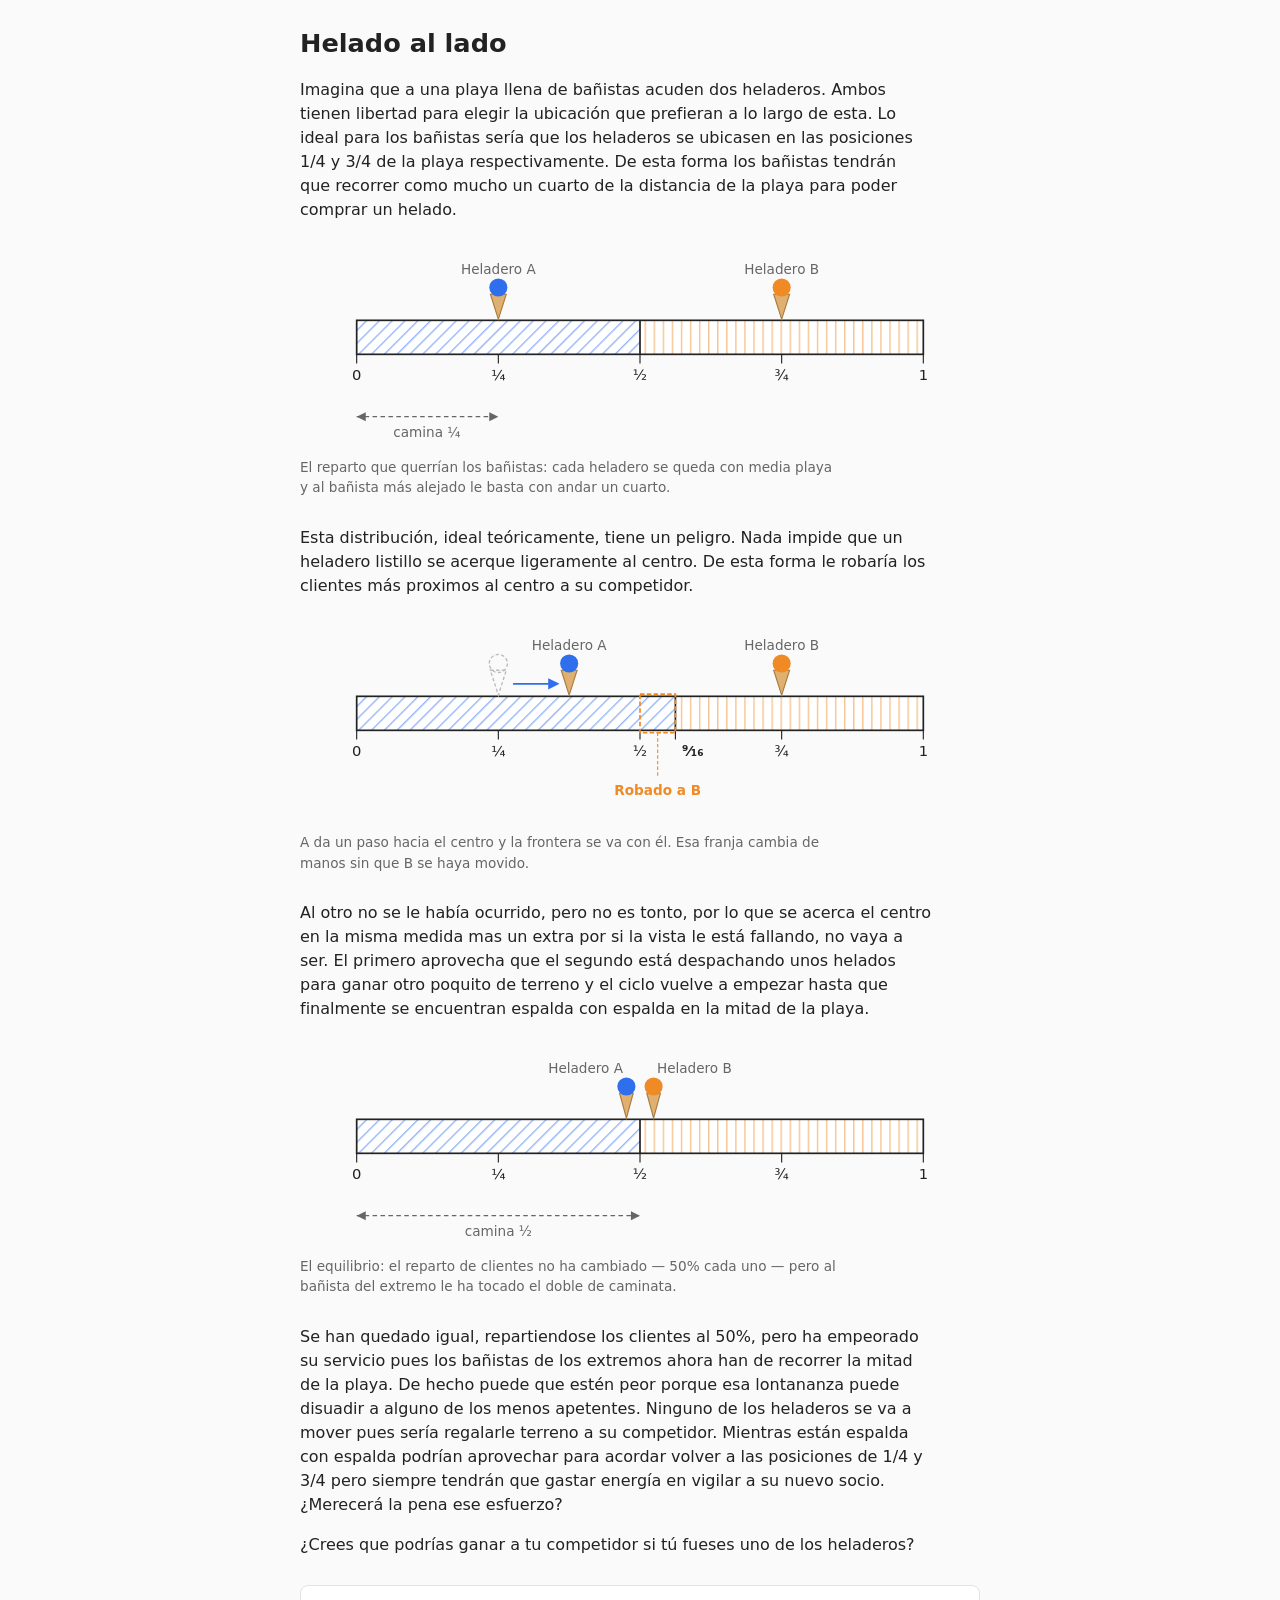
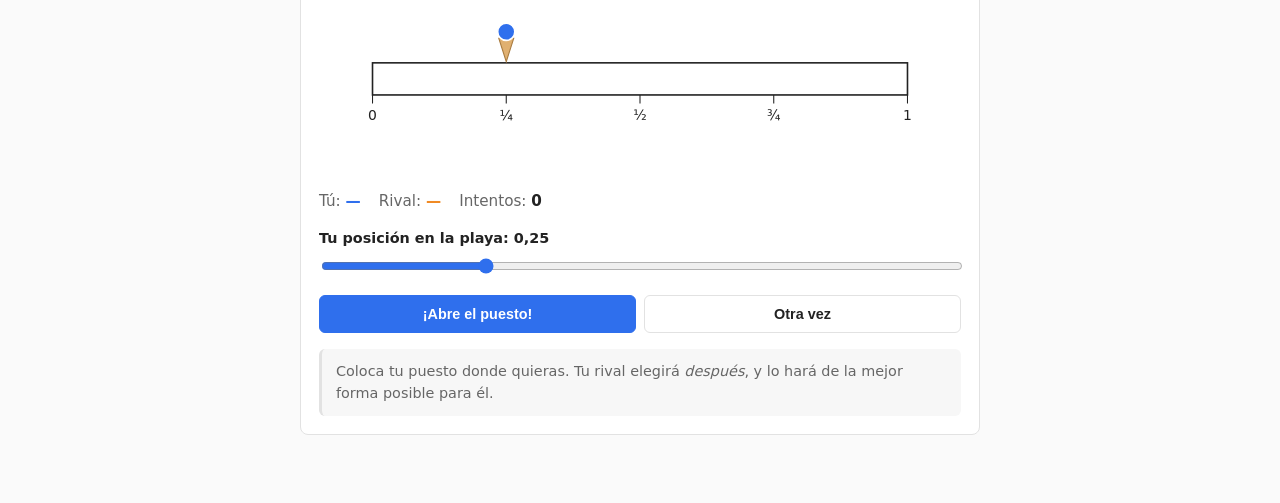
==== pages/hotelling/index.html @ d719df0e "added hotelling" ====
<!doctype html>
<html class="no-js" lang="es">

<head>
  <meta charset="utf-8">
  <meta name="viewport" content="width=device-width, initial-scale=1">
  <title>Helado al lado</title>
  <meta name="description" content="Dos heladeros eligen sitio en la playa. Lo mejor para los bañistas es que se repartan; lo mejor para ellos es acabar espalda con espalda en el centro. Intenta ganar la partida.">
  <link rel="stylesheet" href="hotelling.css">
  <meta name="theme-color" content="#fafafa">
</head>

<body>

  <main class="app">
    <h1>Helado al lado</h1>
    <p>Imagina que a una playa llena de bañistas acuden dos heladeros. Ambos tienen libertad para elegir la ubicación que 
    prefieran a lo largo de esta. Lo ideal para los bañistas sería que los heladeros se ubicasen en las posiciones 1/4 y 
    3/4 de la playa respectivamente. De esta forma los bañistas tendrán que recorrer como mucho un cuarto de la distancia de la playa 
    para poder comprar un helado.  </p>
    <figure class="beach-figure">
      <svg class="beach-svg" viewBox="0 0 600 170" role="img" aria-labelledby="playa1-title playa1-desc">
        <title id="playa1-title">Los dos heladeros en 1/4 y 3/4 de la playa</title>
        <desc id="playa1-desc">
          La playa va de 0 a 1. El heladero azul está en 1/4 y el naranja en 3/4. La
          frontera de clientes cae en 1/2: cada uno atiende media playa y nadie camina
          más de un cuarto.
        </desc>

        <defs>
          <pattern id="hatch-blue-1" width="8" height="8" patternUnits="userSpaceOnUse" patternTransform="rotate(45)">
            <line x1="0" y1="0" x2="0" y2="8" stroke="#2f6fed" stroke-width="2.5" opacity="0.5" />
          </pattern>
          <pattern id="hatch-orange-1" width="8" height="8" patternUnits="userSpaceOnUse">
            <line x1="0" y1="0" x2="0" y2="8" stroke="#f08a24" stroke-width="2.5" opacity="0.5" />
          </pattern>
        </defs>

        <!-- Territories: split at the midpoint between the two vendors. -->
        <rect x="50" y="55" width="250" height="30" fill="#fff" />
        <rect x="50" y="55" width="250" height="30" fill="url(#hatch-blue-1)" />
        <rect x="300" y="55" width="250" height="30" fill="#fff" />
        <rect x="300" y="55" width="250" height="30" fill="url(#hatch-orange-1)" />
        <rect x="50" y="55" width="500" height="30" fill="none" stroke="#222" stroke-width="1.5" />
        <line x1="300" y1="55" x2="300" y2="85" stroke="#222" stroke-width="1.5" />

        <!-- Vendors -->
        <g class="vendor">
          <text x="175" y="14" text-anchor="middle" class="vendor-label">Heladero A</text>
          <path d="M168,32 L182,32 L175,54 Z" fill="#e0b070" stroke="#a97c40" stroke-width="1" />
          <circle cx="175" cy="26" r="8" fill="#2f6fed" />
        </g>
        <g class="vendor">
          <text x="425" y="14" text-anchor="middle" class="vendor-label">Heladero B</text>
          <path d="M418,32 L432,32 L425,54 Z" fill="#e0b070" stroke="#a97c40" stroke-width="1" />
          <circle cx="425" cy="26" r="8" fill="#f08a24" />
        </g>

        <!-- Axis -->
        <g class="axis">
          <line x1="50" y1="85" x2="50" y2="93" />
          <line x1="175" y1="85" x2="175" y2="93" />
          <line x1="300" y1="85" x2="300" y2="93" />
          <line x1="425" y1="85" x2="425" y2="93" />
          <line x1="550" y1="85" x2="550" y2="93" />
          <text x="50" y="108" text-anchor="middle">0</text>
          <text x="175" y="108" text-anchor="middle">¼</text>
          <text x="300" y="108" text-anchor="middle">½</text>
          <text x="425" y="108" text-anchor="middle">¾</text>
          <text x="550" y="108" text-anchor="middle">1</text>
        </g>

        <!-- Worst walk for a bather at the far edge -->
        <g class="walk">
          <line x1="50" y1="140" x2="175" y2="140" />
          <polygon points="50,140 58,136 58,144" />
          <polygon points="175,140 167,136 167,144" />
          <text x="112" y="158" text-anchor="middle">camina ¼</text>
        </g>
      </svg>
      <figcaption>
        El reparto que querrían los bañistas: cada heladero se queda con media playa y
        al bañista más alejado le basta con andar un cuarto.
      </figcaption>
    </figure>
    <p>Esta distribución, ideal teóricamente, tiene un peligro. Nada impide que un heladero listillo se acerque 
    ligeramente al centro. De esta forma le robaría los clientes más proximos al centro a su competidor. </p>
    <figure class="beach-figure">
      <svg class="beach-svg" viewBox="0 0 600 170" role="img" aria-labelledby="playa2-title playa2-desc">
        <title id="playa2-title">El heladero A se acerca un poco al centro y le roba clientes a B</title>
        <desc id="playa2-desc">
          La playa va de 0 a 1. El heladero azul se ha movido de 1/4 a 3/8, mientras
          que el naranja sigue en 3/4. La frontera de clientes se desplaza de 1/2 a
          9/16: el azul se queda con 9/16 de la playa y el naranja con 7/16.
        </desc>

        <defs>
          <pattern id="hatch-blue-2" width="8" height="8" patternUnits="userSpaceOnUse" patternTransform="rotate(45)">
            <line x1="0" y1="0" x2="0" y2="8" stroke="#2f6fed" stroke-width="2.5" opacity="0.5" />
          </pattern>
          <pattern id="hatch-orange-2" width="8" height="8" patternUnits="userSpaceOnUse">
            <line x1="0" y1="0" x2="0" y2="8" stroke="#f08a24" stroke-width="2.5" opacity="0.5" />
          </pattern>
        </defs>

        <!-- The split is the midpoint of ⅜ and ¾ — it has slid from ½ to ⁹⁄₁₆. -->
        <rect x="50" y="55" width="281.25" height="30" fill="#fff" />
        <rect x="50" y="55" width="281.25" height="30" fill="url(#hatch-blue-2)" />
        <rect x="331.25" y="55" width="218.75" height="30" fill="#fff" />
        <rect x="331.25" y="55" width="218.75" height="30" fill="url(#hatch-orange-2)" />
        <rect x="50" y="55" width="500" height="30" fill="none" stroke="#222" stroke-width="1.5" />
        <line x1="331.25" y1="55" x2="331.25" y2="85" stroke="#222" stroke-width="1.5" />

        <!-- Where A used to stand, and the small step it just took -->
        <g class="ghost">
          <path d="M168,32 L182,32 L175,54 Z" />
          <circle cx="175" cy="26" r="8" />
        </g>
        <g class="move">
          <line x1="188" y1="44" x2="221" y2="44" />
          <polygon points="229,44 219,39 219,49" />
        </g>

        <g class="vendor">
          <text x="237.5" y="14" text-anchor="middle" class="vendor-label">Heladero A</text>
          <path d="M230.5,32 L244.5,32 L237.5,54 Z" fill="#e0b070" stroke="#a97c40" stroke-width="1" />
          <circle cx="237.5" cy="26" r="8" fill="#2f6fed" />
        </g>
        <g class="vendor">
          <text x="425" y="14" text-anchor="middle" class="vendor-label">Heladero B</text>
          <path d="M418,32 L432,32 L425,54 Z" fill="#e0b070" stroke="#a97c40" stroke-width="1" />
          <circle cx="425" cy="26" r="8" fill="#f08a24" />
        </g>

        <!-- Axis -->
        <g class="axis">
          <line x1="50" y1="85" x2="50" y2="93" />
          <line x1="175" y1="85" x2="175" y2="93" />
          <line x1="300" y1="85" x2="300" y2="93" />
          <line x1="425" y1="85" x2="425" y2="93" />
          <line x1="550" y1="85" x2="550" y2="93" />
          <text x="50" y="108" text-anchor="middle">0</text>
          <text x="175" y="108" text-anchor="middle">¼</text>
          <text x="300" y="108" text-anchor="middle">½</text>
          <text x="425" y="108" text-anchor="middle">¾</text>
          <text x="550" y="108" text-anchor="middle">1</text>
        </g>

        <!-- The new border, called out because it is the whole point of the move -->
        <g class="border-mark">
          <line x1="331.25" y1="85" x2="331.25" y2="93" />
          <text x="337" y="108">⁹⁄₁₆</text>
        </g>

        <!-- The strip that changed hands: it was B's, now it is A's -->
        <g class="steal">
          <rect x="300" y="53" width="31.25" height="34" />
          <line x1="315.6" y1="87" x2="315.6" y2="126" />
          <text x="315.6" y="142" text-anchor="middle">Robado a B</text>
        </g>
      </svg>
      <figcaption>
        A da un paso hacia el centro y la frontera se va con él. Esa franja cambia de manos sin que B se haya movido.
      </figcaption>
    </figure>
    <p>Al otro no se le 
    había ocurrido, pero no es tonto, por lo que se acerca el centro en la misma medida mas un extra por si la vista le 
    está fallando, no vaya a ser. El primero aprovecha que el segundo está despachando unos helados para ganar otro poquito 
    de terreno y el ciclo vuelve a empezar hasta que finalmente se encuentran espalda con espalda en la mitad de la playa.</p>
    <figure class="beach-figure">
      <svg class="beach-svg" viewBox="0 0 600 170" role="img" aria-labelledby="playa3-title playa3-desc">
        <title id="playa3-title">Los dos heladeros espalda con espalda en el centro</title>
        <desc id="playa3-desc">
          La playa va de 0 a 1. Los dos heladeros están pegados en el medio. Se siguen
          repartiendo media playa cada uno, pero ahora el bañista del extremo ha de
          caminar media playa.
        </desc>

        <defs>
          <pattern id="hatch-blue-3" width="8" height="8" patternUnits="userSpaceOnUse" patternTransform="rotate(45)">
            <line x1="0" y1="0" x2="0" y2="8" stroke="#2f6fed" stroke-width="2.5" opacity="0.5" />
          </pattern>
          <pattern id="hatch-orange-3" width="8" height="8" patternUnits="userSpaceOnUse">
            <line x1="0" y1="0" x2="0" y2="8" stroke="#f08a24" stroke-width="2.5" opacity="0.5" />
          </pattern>
        </defs>

        <!-- Same 50/50 split as before: the midpoint between two carts at ½ is still ½. -->
        <rect x="50" y="55" width="250" height="30" fill="#fff" />
        <rect x="50" y="55" width="250" height="30" fill="url(#hatch-blue-3)" />
        <rect x="300" y="55" width="250" height="30" fill="#fff" />
        <rect x="300" y="55" width="250" height="30" fill="url(#hatch-orange-3)" />
        <rect x="50" y="55" width="500" height="30" fill="none" stroke="#222" stroke-width="1.5" />
        <line x1="300" y1="55" x2="300" y2="85" stroke="#222" stroke-width="1.5" />

        <!-- Vendors, nudged apart just enough to draw them back to back -->
        <g class="vendor">
          <text x="252" y="14" text-anchor="middle" class="vendor-label">Heladero A</text>
          <path d="M282,32 L294,32 L288,54 Z" fill="#e0b070" stroke="#a97c40" stroke-width="1" />
          <circle cx="288" cy="26" r="8" fill="#2f6fed" />
        </g>
        <g class="vendor">
          <text x="348" y="14" text-anchor="middle" class="vendor-label">Heladero B</text>
          <path d="M306,32 L318,32 L312,54 Z" fill="#e0b070" stroke="#a97c40" stroke-width="1" />
          <circle cx="312" cy="26" r="8" fill="#f08a24" />
        </g>

        <!-- Axis -->
        <g class="axis">
          <line x1="50" y1="85" x2="50" y2="93" />
          <line x1="175" y1="85" x2="175" y2="93" />
          <line x1="300" y1="85" x2="300" y2="93" />
          <line x1="425" y1="85" x2="425" y2="93" />
          <line x1="550" y1="85" x2="550" y2="93" />
          <text x="50" y="108" text-anchor="middle">0</text>
          <text x="175" y="108" text-anchor="middle">¼</text>
          <text x="300" y="108" text-anchor="middle">½</text>
          <text x="425" y="108" text-anchor="middle">¾</text>
          <text x="550" y="108" text-anchor="middle">1</text>
        </g>

        <!-- Worst walk for a bather at the far edge: now twice as long -->
        <g class="walk">
          <line x1="50" y1="140" x2="300" y2="140" />
          <polygon points="50,140 58,136 58,144" />
          <polygon points="300,140 292,136 292,144" />
          <text x="175" y="158" text-anchor="middle">camina ½</text>
        </g>
      </svg>
      <figcaption>
        El equilibrio: el reparto de clientes no ha cambiado — 50% cada uno — pero al
        bañista del extremo le ha tocado el doble de caminata.
      </figcaption>
    </figure>
    <p>Se han quedado igual, repartiendose los clientes al 50%, pero ha empeorado su servicio pues los bañistas de los 
    extremos ahora han
    de recorrer la mitad de la playa. De hecho puede que estén peor porque esa lontananza puede disuadir a alguno de los 
    menos apetentes. Ninguno de los heladeros se va a mover pues sería regalarle terreno a su competidor. 
    Mientras están espalda con espalda podrían aprovechar para acordar volver a las posiciones de 1/4 y 3/4 pero 
    siempre tendrán que gastar energía en vigilar a su nuevo socio. ¿Merecerá la pena ese esfuerzo?</p>
    <p>¿Crees que podrías ganar a tu competidor si tú fueses uno de los heladeros?</p>
    <div class="game">
      <svg class="beach-svg" id="hg-beach" viewBox="0 0 600 170" role="img" aria-labelledby="hg-title">
        <title id="hg-title">Playa interactiva: elige dónde pones tu puesto de helados</title>

        <defs>
          <pattern id="hatch-blue-i" width="8" height="8" patternUnits="userSpaceOnUse" patternTransform="rotate(45)">
            <line x1="0" y1="0" x2="0" y2="8" stroke="#2f6fed" stroke-width="2.5" opacity="0.5" />
          </pattern>
          <pattern id="hatch-orange-i" width="8" height="8" patternUnits="userSpaceOnUse">
            <line x1="0" y1="0" x2="0" y2="8" stroke="#f08a24" stroke-width="2.5" opacity="0.5" />
          </pattern>
        </defs>

        <rect x="50" y="55" width="500" height="30" fill="#fff" />
        <rect id="hg-terr-you" x="50" y="55" width="0" height="30" fill="url(#hatch-blue-i)" />
        <rect id="hg-terr-rival" x="50" y="55" width="0" height="30" fill="url(#hatch-orange-i)" />
        <rect x="50" y="55" width="500" height="30" fill="none" stroke="#222" stroke-width="1.5" />
        <line id="hg-boundary" x1="300" y1="55" x2="300" y2="85" stroke="#222" stroke-width="1.5" visibility="hidden" />

        <!-- No text labels on the carts: back to back they would overlap. The
             colours carry it — they match the scoreboard below. -->
        <g id="hg-you" transform="translate(175,0)">
          <path d="M-7,32 L7,32 L0,54 Z" fill="#e0b070" stroke="#a97c40" stroke-width="1" />
          <circle cx="0" cy="26" r="8" fill="#2f6fed" stroke="#fff" stroke-width="1.5" />
        </g>

        <g id="hg-rival" transform="translate(425,0)" visibility="hidden">
          <path d="M-7,32 L7,32 L0,54 Z" fill="#e0b070" stroke="#a97c40" stroke-width="1" />
          <circle cx="0" cy="26" r="8" fill="#f08a24" stroke="#fff" stroke-width="1.5" />
        </g>

        <g class="axis">
          <line x1="50" y1="85" x2="50" y2="93" />
          <line x1="175" y1="85" x2="175" y2="93" />
          <line x1="300" y1="85" x2="300" y2="93" />
          <line x1="425" y1="85" x2="425" y2="93" />
          <line x1="550" y1="85" x2="550" y2="93" />
          <text x="50" y="108" text-anchor="middle">0</text>
          <text x="175" y="108" text-anchor="middle">¼</text>
          <text x="300" y="108" text-anchor="middle">½</text>
          <text x="425" y="108" text-anchor="middle">¾</text>
          <text x="550" y="108" text-anchor="middle">1</text>
        </g>
      </svg>

      <div class="scoreboard">
        <span class="score score-you">Tú: <strong id="hg-share-you">—</strong></span>
        <span class="score score-rival">Rival: <strong id="hg-share-rival">—</strong></span>
        <span class="score">Intentos: <strong id="hg-tries">0</strong></span>
      </div>

      <div class="game-controls">
        <div class="control">
          <label for="hg-pos">Tu posición en la playa: <span id="hg-pos-val">0,25</span></label>
          <input type="range" id="hg-pos" min="0" max="100" step="1" value="25">
        </div>
        <div class="buttons">
          <button id="hg-play" class="primary">¡Abre el puesto!</button>
          <button id="hg-reset">Otra vez</button>
        </div>
      </div>

      <p class="verdict" id="hg-verdict">
        Coloca tu puesto donde quieras. Tu rival elegirá <em>después</em>, y lo hará
        de la mejor forma posible para él.
      </p>
    </div>
  </main>

  <script src="hotelling.js"></script>
</body>

</html>
---- pages/hotelling/hotelling.css ----
:root {
  --blue: #2f6fed;
  --orange: #f08a24;
  --bg: #fafafa;
  --panel: #ffffff;
  --ink: #222;
  --muted: #666;
  --line: #e2e2e2;
}

* { box-sizing: border-box; }

body {
  margin: 0;
  font-family: system-ui, -apple-system, "Segoe UI", Roboto, sans-serif;
  color: var(--ink);
  background: var(--bg);
  line-height: 1.5;
}

.app {
  max-width: 720px;
  margin: 0 auto;
  padding: 24px 20px 40px;
}

h1 {
  font-size: 1.6rem;
  margin: 0 0 16px;
}

p {
  max-width: 62ch;
}

/* --- The two static schemas ------------------------------------------- */

.beach-figure {
  margin: 28px 0;
  padding: 8px 0 0;
}

.beach-svg {
  display: block;
  width: 100%;
  height: auto;
}

.beach-svg .vendor-label {
  font-size: 12px;
  fill: var(--muted);
  font-family: inherit;
}

.beach-svg .axis line {
  stroke: #222;
  stroke-width: 1;
}

.beach-svg .axis text {
  font-size: 13px;
  fill: var(--ink);
  font-family: inherit;
}

.beach-svg .walk line {
  stroke: var(--muted);
  stroke-width: 1;
  stroke-dasharray: 4 3;
}

.beach-svg .walk polygon {
  fill: var(--muted);
}

.beach-svg .walk text {
  font-size: 12px;
  fill: var(--muted);
  font-family: inherit;
}

/* Where a vendor used to stand, before the move that stole the strip. */
.beach-svg .ghost path,
.beach-svg .ghost circle {
  fill: none;
  stroke: #bbb;
  stroke-width: 1.2;
  stroke-dasharray: 3 2;
}

.beach-svg .move line {
  stroke: var(--blue);
  stroke-width: 1.5;
}

.beach-svg .move polygon {
  fill: var(--blue);
}

.beach-svg .steal rect {
  fill: none;
  stroke: var(--orange);
  stroke-width: 1.5;
  stroke-dasharray: 4 2;
}

.beach-svg .steal line {
  stroke: var(--orange);
  stroke-width: 1;
  stroke-dasharray: 3 2;
}

.beach-svg .steal text {
  font-size: 12px;
  fill: var(--orange);
  font-weight: 600;
  font-family: inherit;
}

.beach-svg .border-mark line {
  stroke: #222;
  stroke-width: 1;
}

.beach-svg .border-mark text {
  font-size: 13px;
  fill: var(--ink);
  font-weight: 600;
  font-family: inherit;
}

.beach-figure figcaption {
  margin-top: 6px;
  color: var(--muted);
  font-size: 0.85rem;
  max-width: 62ch;
}

/* --- The game --------------------------------------------------------- */

.game {
  margin: 28px 0;
  background: var(--panel);
  border: 1px solid var(--line);
  border-radius: 8px;
  padding: 18px;
}

.scoreboard {
  display: flex;
  gap: 18px;
  flex-wrap: wrap;
  margin: 4px 0 16px;
  font-size: 0.95rem;
  color: var(--muted);
}

.scoreboard strong {
  color: var(--ink);
  font-variant-numeric: tabular-nums;
}

.score-you strong { color: var(--blue); }
.score-rival strong { color: var(--orange); }

.control { margin-bottom: 14px; }

.control label {
  display: block;
  font-weight: 600;
  font-size: 0.9rem;
  margin-bottom: 6px;
}

.control label span {
  font-variant-numeric: tabular-nums;
}

input[type="range"] {
  width: 100%;
  accent-color: var(--blue);
}

.buttons {
  display: flex;
  gap: 8px;
}

button {
  flex: 1;
  padding: 10px 12px;
  font-size: 0.9rem;
  font-weight: 600;
  border: 1px solid var(--line);
  border-radius: 6px;
  background: #fff;
  color: var(--ink);
  cursor: pointer;
}

button:hover { background: #f4f4f4; }

button.primary {
  background: var(--blue);
  border-color: var(--blue);
  color: #fff;
}

button.primary:hover { background: #245ad0; }

.verdict {
  margin: 16px 0 0;
  padding: 12px 14px;
  border-radius: 6px;
  border-left: 3px solid var(--line);
  background: #f7f7f7;
  color: var(--muted);
  font-size: 0.9rem;
  max-width: none;
}

.verdict strong { color: var(--ink); }

.verdict.bad {
  border-left-color: var(--orange);
  background: #fff7ee;
}

.verdict.ok {
  border-left-color: var(--blue);
  background: #eef4ff;
}

@media (max-width: 34rem) {
  .buttons { flex-direction: column; }
}
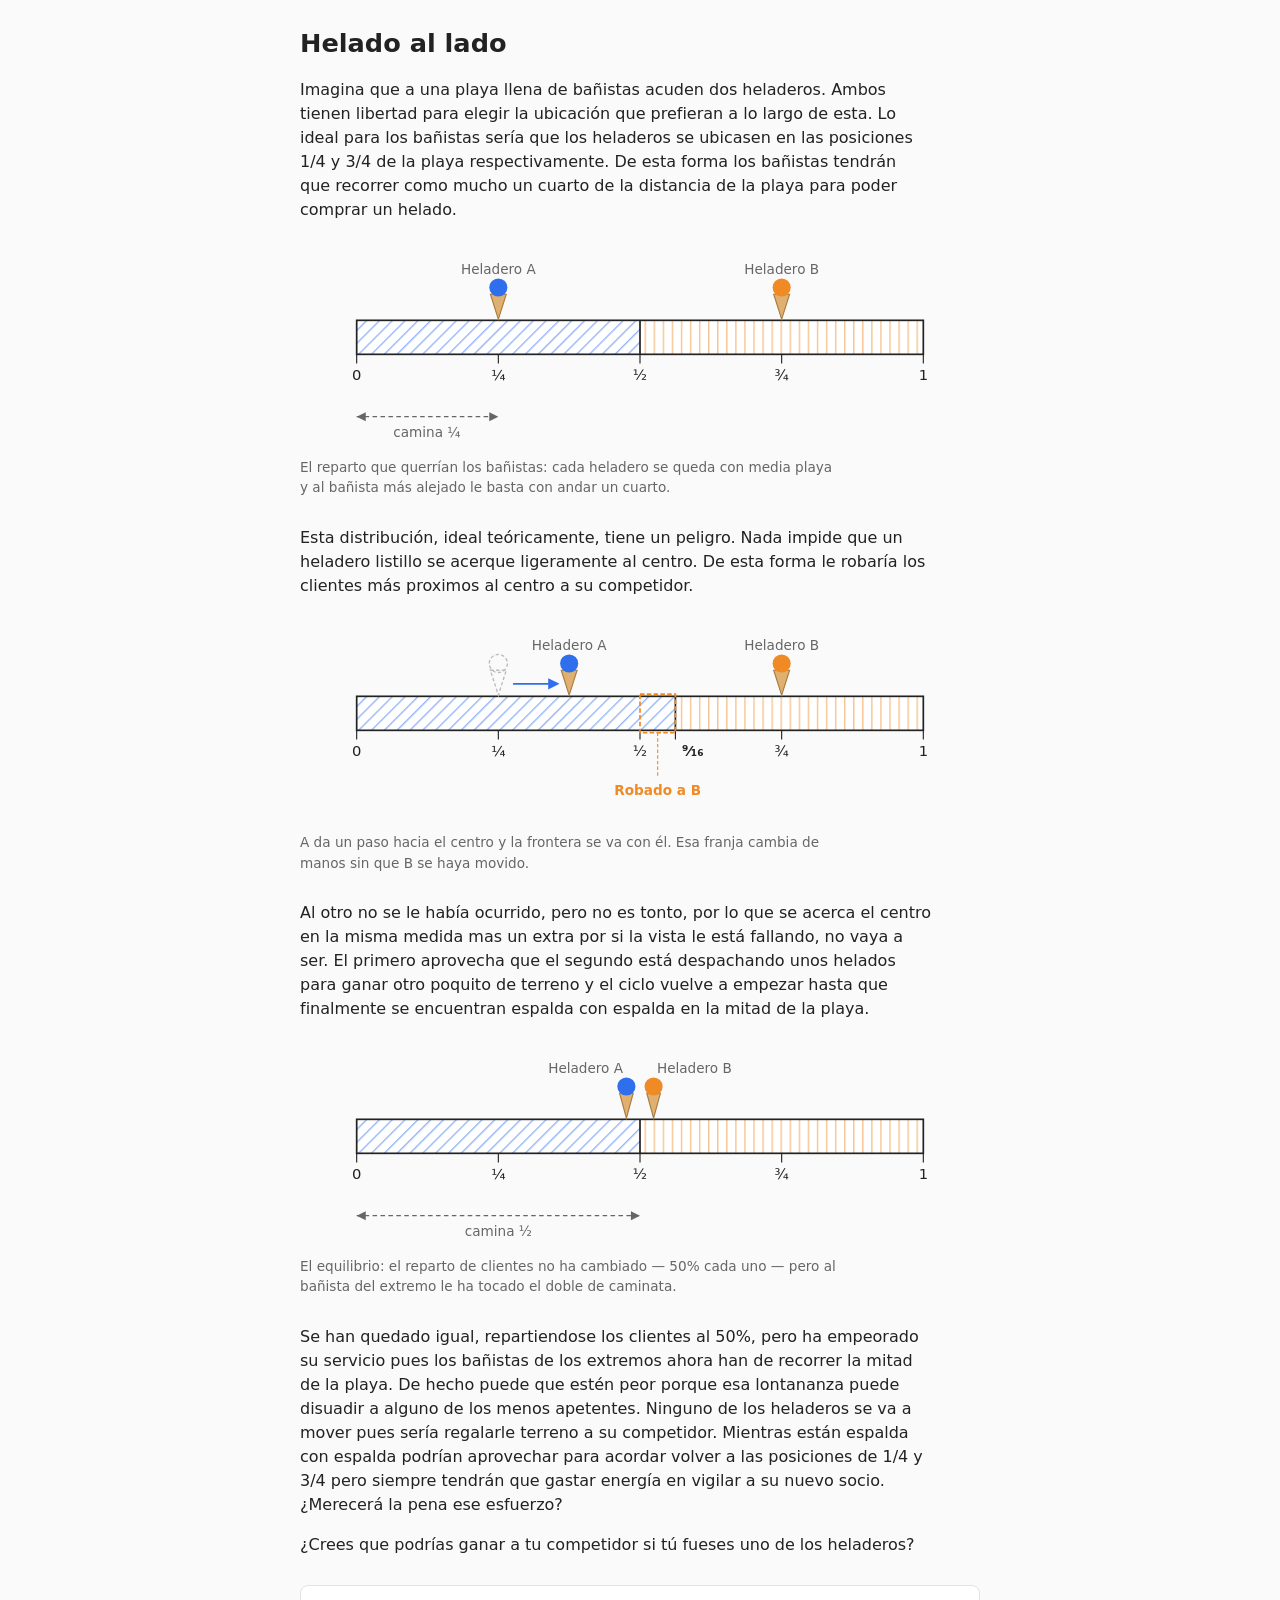
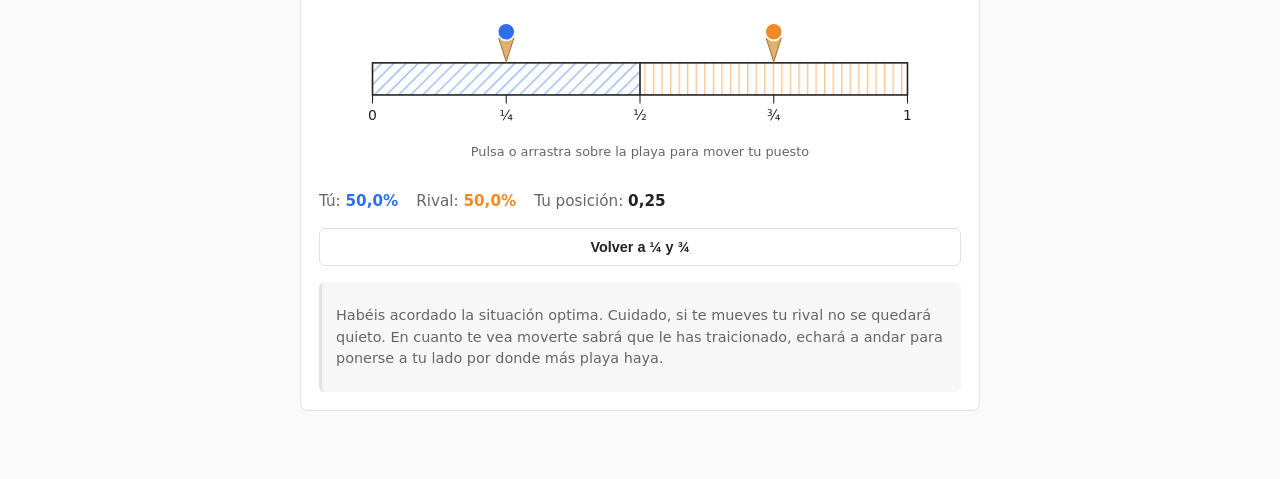
==== commit ee02745f: "real time playa" ====
--- a/pages/hotelling/index.html
+++ b/pages/hotelling/index.html
@@ -240,9 +240,8 @@
     siempre tendrán que gastar energía en vigilar a su nuevo socio. ¿Merecerá la pena ese esfuerzo?</p>
     <p>¿Crees que podrías ganar a tu competidor si tú fueses uno de los heladeros?</p>
     <div class="game">
-      <svg class="beach-svg" id="hg-beach" viewBox="0 0 600 170" role="img" aria-labelledby="hg-title">
-        <title id="hg-title">Playa interactiva: elige dónde pones tu puesto de helados</title>
-
+      <svg class="beach-svg" id="hg-beach" viewBox="0 0 600 170" tabindex="0" role="application"
+           aria-label="Playa interactiva. Pulsa o arrastra sobre la playa para mover tu puesto de helados; también puedes usar las flechas izquierda y derecha.">
         <defs>
           <pattern id="hatch-blue-i" width="8" height="8" patternUnits="userSpaceOnUse" patternTransform="rotate(45)">
             <line x1="0" y1="0" x2="0" y2="8" stroke="#2f6fed" stroke-width="2.5" opacity="0.5" />
@@ -256,7 +255,7 @@
         <rect id="hg-terr-you" x="50" y="55" width="0" height="30" fill="url(#hatch-blue-i)" />
         <rect id="hg-terr-rival" x="50" y="55" width="0" height="30" fill="url(#hatch-orange-i)" />
         <rect x="50" y="55" width="500" height="30" fill="none" stroke="#222" stroke-width="1.5" />
-        <line id="hg-boundary" x1="300" y1="55" x2="300" y2="85" stroke="#222" stroke-width="1.5" visibility="hidden" />
+        <line id="hg-boundary" x1="300" y1="55" x2="300" y2="85" stroke="#222" stroke-width="1.5" />
 
         <!-- No text labels on the carts: back to back they would overlap. The
              colours carry it — they match the scoreboard below. -->
@@ -265,7 +264,7 @@
           <circle cx="0" cy="26" r="8" fill="#2f6fed" stroke="#fff" stroke-width="1.5" />
         </g>
 
-        <g id="hg-rival" transform="translate(425,0)" visibility="hidden">
+        <g id="hg-rival" transform="translate(425,0)">
           <path d="M-7,32 L7,32 L0,54 Z" fill="#e0b070" stroke="#a97c40" stroke-width="1" />
           <circle cx="0" cy="26" r="8" fill="#f08a24" stroke="#fff" stroke-width="1.5" />
         </g>
@@ -282,28 +281,29 @@
           <text x="425" y="108" text-anchor="middle">¾</text>
           <text x="550" y="108" text-anchor="middle">1</text>
         </g>
+
+        <text id="hg-howto" x="300" y="142" text-anchor="middle">
+          Pulsa o arrastra sobre la playa para mover tu puesto
+        </text>
       </svg>
 
       <div class="scoreboard">
-        <span class="score score-you">Tú: <strong id="hg-share-you">—</strong></span>
-        <span class="score score-rival">Rival: <strong id="hg-share-rival">—</strong></span>
-        <span class="score">Intentos: <strong id="hg-tries">0</strong></span>
+        <span class="score score-you">Tú: <strong id="hg-share-you">50,0%</strong></span>
+        <span class="score score-rival">Rival: <strong id="hg-share-rival">50,0%</strong></span>
+        <span class="score">Tu posición: <strong id="hg-pos-val">0,25</strong></span>
       </div>
 
-      <div class="game-controls">
-        <div class="control">
-          <label for="hg-pos">Tu posición en la playa: <span id="hg-pos-val">0,25</span></label>
-          <input type="range" id="hg-pos" min="0" max="100" step="1" value="25">
-        </div>
-        <div class="buttons">
-          <button id="hg-play" class="primary">¡Abre el puesto!</button>
-          <button id="hg-reset">Otra vez</button>
-        </div>
+      <div class="buttons">
+        <button id="hg-reset">Volver a ¼ y ¾</button>
       </div>
 
-      <p class="verdict" id="hg-verdict">
-        Coloca tu puesto donde quieras. Tu rival elegirá <em>después</em>, y lo hará
-        de la mejor forma posible para él.
+      <!-- The inner span is load-bearing, not decoration: the box is centred, and a
+           flex container wraps bare text in an anonymous item that wraps one line
+           narrower than a plain block would. A real child avoids that. Edit the
+           opening line here — the script reads it from this element. -->
+      <p class="verdict" id="hg-verdict" role="status">
+        <span class="verdict-body" id="hg-verdict-body">Habéis acordado la situación optima. Cuidado, si te mueves tu rival no se quedará quieto. En cuanto te vea moverte
+        sabrá que le has traicionado, echará a andar para ponerse a tu lado por donde más playa haya.</span>
       </p>
     </div>
   </main>
--- a/pages/hotelling/hotelling.css
+++ b/pages/hotelling/hotelling.css
@@ -163,22 +163,25 @@
 .score-you strong { color: var(--blue); }
 .score-rival strong { color: var(--orange); }
 
-.control { margin-bottom: 14px; }
-
-.control label {
-  display: block;
-  font-weight: 600;
-  font-size: 0.9rem;
-  margin-bottom: 6px;
-}
-
-.control label span {
-  font-variant-numeric: tabular-nums;
-}
-
-input[type="range"] {
-  width: 100%;
-  accent-color: var(--blue);
+/* The beach is the control: tap or drag anywhere on it to move your cart.
+   touch-action keeps a drag from scrolling the page on a phone. */
+#hg-beach {
+  cursor: pointer;
+  touch-action: none;
+  border-radius: 4px;
+}
+
+#hg-beach:focus { outline: none; }
+
+#hg-beach:focus-visible {
+  outline: 2px solid var(--blue);
+  outline-offset: 3px;
+}
+
+#hg-howto {
+  font-size: 12px;
+  fill: var(--muted);
+  font-family: inherit;
 }
 
 .buttons {
@@ -208,6 +211,12 @@
 
 button.primary:hover { background: #245ad0; }
 
+/* The box is held open at the height of the longest message it can show (see
+   reserveHeight in hotelling.js), so centre the copy — otherwise a short line
+   floats at the top of a tall box and reads as a mistake rather than as
+   reserved space. The text must live in .verdict-body: flex wraps bare text in
+   an anonymous item that wraps a line narrower than a block would, which would
+   inflate the reserved height. */
 .verdict {
   margin: 16px 0 0;
   padding: 12px 14px;
@@ -217,7 +226,11 @@
   color: var(--muted);
   font-size: 0.9rem;
   max-width: none;
-}
+  display: flex;
+  align-items: center;
+}
+
+.verdict-body { flex: 1 1 100%; }
 
 .verdict strong { color: var(--ink); }
 
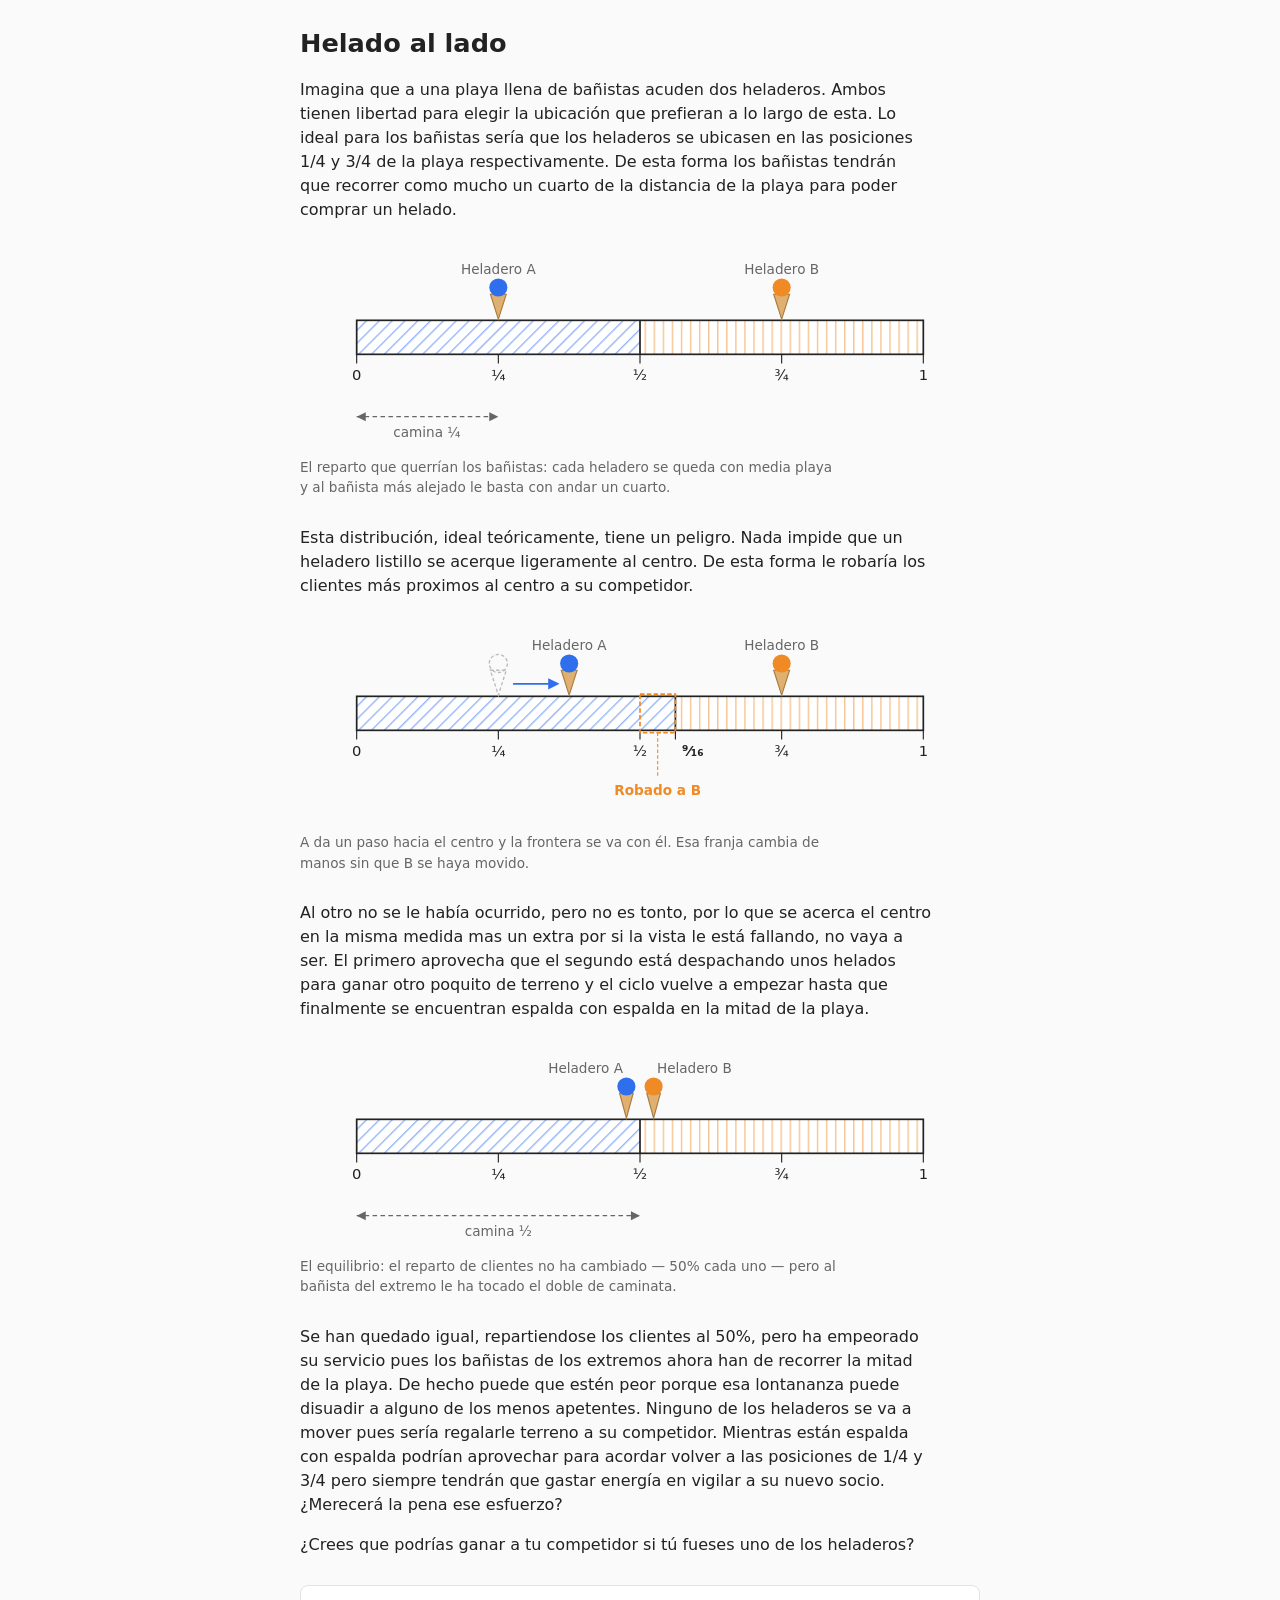
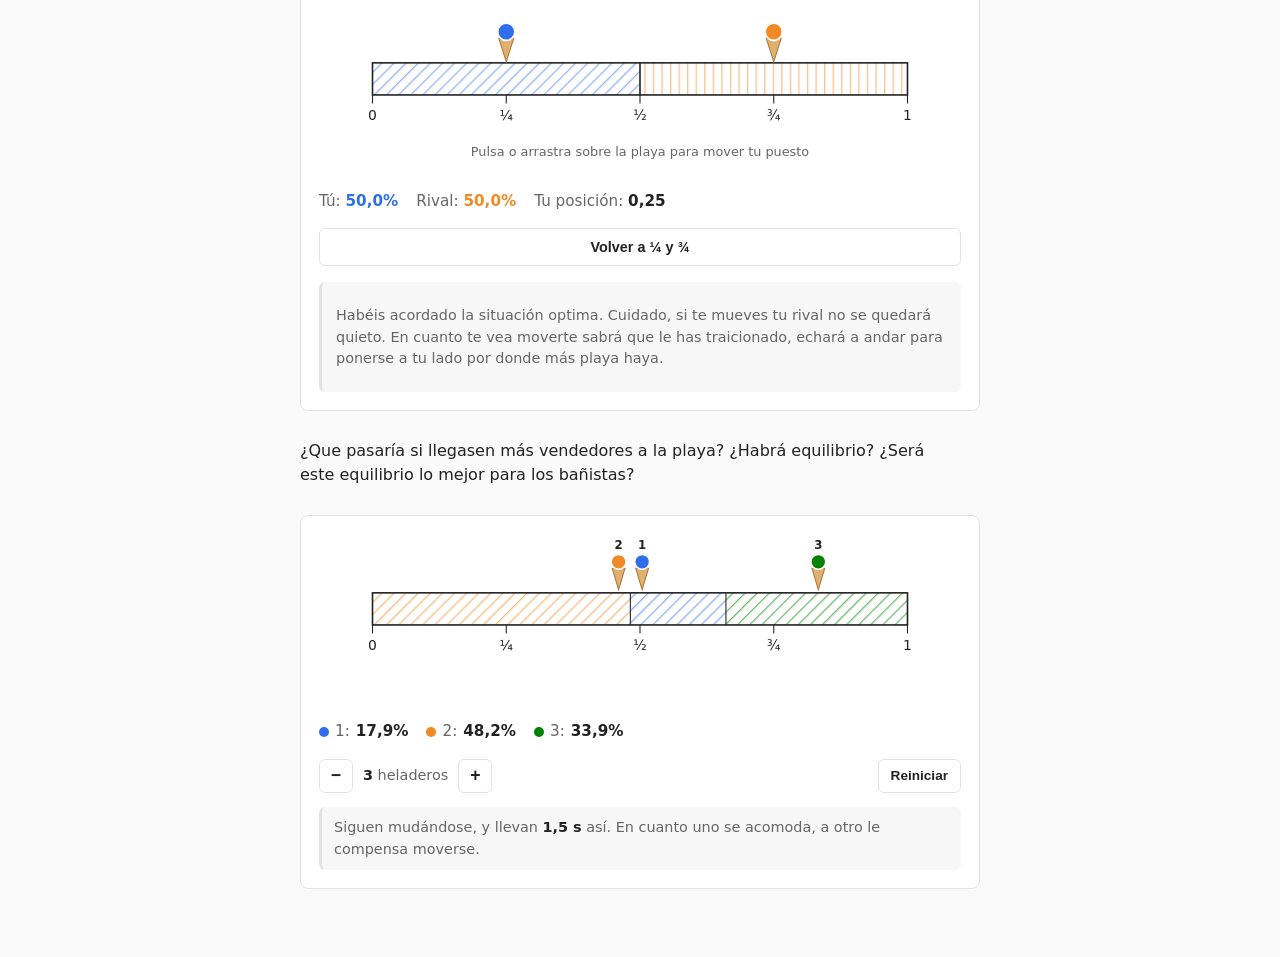
==== commit ec025463: "added several vendors" ====
--- a/pages/hotelling/index.html
+++ b/pages/hotelling/index.html
@@ -7,6 +7,7 @@
   <title>Helado al lado</title>
   <meta name="description" content="Dos heladeros eligen sitio en la playa. Lo mejor para los bañistas es que se repartan; lo mejor para ellos es acabar espalda con espalda en el centro. Intenta ganar la partida.">
   <link rel="stylesheet" href="hotelling.css">
+  <link rel="stylesheet" href="hotelling-n.css">
   <meta name="theme-color" content="#fafafa">
 </head>
 
@@ -306,9 +307,118 @@
         sabrá que le has traicionado, echará a andar para ponerse a tu lado por donde más playa haya.</span>
       </p>
     </div>
+    <p>¿Que pasaría si llegasen más vendedores a la playa? ¿Habrá equilibrio? ¿Será este equilibrio lo mejor para los bañistas?</p>
+    <div class="game n-game">
+      <svg class="beach-svg" id="hn-beach" viewBox="0 0 600 170" role="img" aria-labelledby="hn-title hn-desc">
+        <title id="hn-title">La playa con varios heladeros</title>
+        <desc id="hn-desc">
+          Los heladeros se colocan solos: por turnos, cada uno se muda al sitio donde
+          más vendería. Con dos acaban parándose en el centro y con cuatro se emparejan
+          en 1/4 y 3/4, pero con tres no se paran nunca. El reparto de cada uno se lee
+          en la lista de abajo.
+        </desc>
+
+        <defs>
+          <pattern id="hatch-n-1" class="vhatch v-1" width="8" height="8" patternUnits="userSpaceOnUse" patternTransform="rotate(45)">
+            <line x1="0" y1="0" x2="0" y2="8" />
+          </pattern>
+          <pattern id="hatch-n-2" class="vhatch v-2" width="8" height="8" patternUnits="userSpaceOnUse" patternTransform="rotate(45)">
+            <line x1="0" y1="0" x2="0" y2="8" />
+          </pattern>
+          <pattern id="hatch-n-3" class="vhatch v-3" width="8" height="8" patternUnits="userSpaceOnUse" patternTransform="rotate(45)">
+            <line x1="0" y1="0" x2="0" y2="8" />
+          </pattern>
+          <pattern id="hatch-n-4" class="vhatch v-4" width="8" height="8" patternUnits="userSpaceOnUse" patternTransform="rotate(45)">
+            <line x1="0" y1="0" x2="0" y2="8" />
+          </pattern>
+        </defs>
+
+        <rect x="50" y="55" width="500" height="30" fill="#fff" />
+
+        <!-- One territory band per vendor, keyed to that vendor for good. The band is
+             never re-assigned by left-to-right position: the carts cross each other
+             constantly, and colouring by position would repaint the whole beach every
+             time two of them swapped. -->
+        <rect id="hn-terr-1" y="55" height="30" x="50" width="0" fill="url(#hatch-n-1)" />
+        <rect id="hn-terr-2" y="55" height="30" x="50" width="0" fill="url(#hatch-n-2)" />
+        <rect id="hn-terr-3" y="55" height="30" x="50" width="0" fill="url(#hatch-n-3)" />
+        <rect id="hn-terr-4" y="55" height="30" x="50" width="0" fill="url(#hatch-n-4)" />
+
+        <rect x="50" y="55" width="500" height="30" fill="none" stroke="#222" stroke-width="1.5" />
+
+        <line id="hn-bound-1" class="hn-bound" x1="0" y1="55" x2="0" y2="85" visibility="hidden" />
+        <line id="hn-bound-2" class="hn-bound" x1="0" y1="55" x2="0" y2="85" visibility="hidden" />
+        <line id="hn-bound-3" class="hn-bound" x1="0" y1="55" x2="0" y2="85" visibility="hidden" />
+
+        <g id="hn-cart-1" class="hn-cart" transform="translate(133,0)">
+          <text class="hn-num" x="0" y="14" text-anchor="middle">1</text>
+          <path class="cone" d="M-6,32 L6,32 L0,52 Z" />
+          <circle class="scoop v-1" cx="0" cy="26" r="7" />
+        </g>
+        <g id="hn-cart-2" class="hn-cart" transform="translate(300,0)">
+          <text class="hn-num" x="0" y="14" text-anchor="middle">2</text>
+          <path class="cone" d="M-6,32 L6,32 L0,52 Z" />
+          <circle class="scoop v-2" cx="0" cy="26" r="7" />
+        </g>
+        <g id="hn-cart-3" class="hn-cart" transform="translate(466,0)">
+          <text class="hn-num" x="0" y="14" text-anchor="middle">3</text>
+          <path class="cone" d="M-6,32 L6,32 L0,52 Z" />
+          <circle class="scoop v-3" cx="0" cy="26" r="7" />
+        </g>
+        <g id="hn-cart-4" class="hn-cart" transform="translate(300,0)" visibility="hidden">
+          <text class="hn-num" x="0" y="14" text-anchor="middle">4</text>
+          <path class="cone" d="M-6,32 L6,32 L0,52 Z" />
+          <circle class="scoop v-4" cx="0" cy="26" r="7" />
+        </g>
+
+        <g class="axis">
+          <line x1="50" y1="85" x2="50" y2="93" />
+          <line x1="175" y1="85" x2="175" y2="93" />
+          <line x1="300" y1="85" x2="300" y2="93" />
+          <line x1="425" y1="85" x2="425" y2="93" />
+          <line x1="550" y1="85" x2="550" y2="93" />
+          <text x="50" y="108" text-anchor="middle">0</text>
+          <text x="175" y="108" text-anchor="middle">¼</text>
+          <text x="300" y="108" text-anchor="middle">½</text>
+          <text x="425" y="108" text-anchor="middle">¾</text>
+          <text x="550" y="108" text-anchor="middle">1</text>
+        </g>
+      </svg>
+
+      <div class="scoreboard" id="hn-chips">
+        <span class="v-chip" id="hn-chip-1"><span class="v-dot v-1"></span>1: <strong id="hn-share-1">—</strong></span>
+        <span class="v-chip" id="hn-chip-2"><span class="v-dot v-2"></span>2: <strong id="hn-share-2">—</strong></span>
+        <span class="v-chip" id="hn-chip-3"><span class="v-dot v-3"></span>3: <strong id="hn-share-3">—</strong></span>
+        <span class="v-chip" id="hn-chip-4"><span class="v-dot v-4"></span>4: <strong id="hn-share-4">—</strong></span>
+      </div>
+
+      <div class="stepper">
+        <button id="hn-less" aria-label="Quitar un heladero">−</button>
+        <span class="stepper-count"><strong id="hn-count">3</strong> heladeros</span>
+        <button id="hn-more" aria-label="Añadir un heladero">+</button>
+        <button id="hn-reset">Reiniciar</button>
+      </div>
+
+      <!-- Both messages stay in the DOM, stacked in one grid cell, and the hidden one
+           keeps its size. The box is therefore always as tall as the longer of the
+           two at whatever width the reader has, and swapping them cannot resize the
+           page — no measuring, no magic number to keep in step with the copy.
+           Reword them freely; just keep both spans.
+           No role="status" on purpose: the clock ticks every frame, and a live
+           region here would have a screen reader reading it out forever. -->
+      <p class="n-status" id="hn-status">
+        <span class="n-msg" id="hn-msg-moving">Siguen mudándose, y llevan
+          <strong id="hn-clock">0,0 s</strong> así. En cuanto uno se acomoda, a otro
+          le compensa moverse.</span>
+        <span class="n-msg off" id="hn-msg-rest">Se han parado tras
+          <strong id="hn-rested">0,0 s</strong>. Ninguno gana ya nada mudándose, así
+          que aquí se quedan.</span>
+      </p>
+    </div>
   </main>
 
   <script src="hotelling.js"></script>
+  <script src="hotelling-n.js"></script>
 </body>
 
 </html>
--- a/pages/hotelling/hotelling-n.css
+++ b/pages/hotelling/hotelling-n.css
@@ -0,0 +1,158 @@
+/* Styles for the many-vendors widget. Additive: the shared look (.game, .axis,
+   .beach-svg, .scoreboard, button) comes from hotelling.css, which this file
+   does not touch.
+
+   The vendor palette lives here and ONLY here — the markup and the script call
+   vendors .v-1 … .v-4 and never mention a hex. Validated as a set with every
+   pair treated as adjacent, because the carts reorder constantly and any two can
+   end up side by side: worst all-pairs CVD ΔE 10.8 (target 8), worst
+   normal-vision ΔE 16.1 (floor 15). The orange sits below 3:1 against the white
+   beach, so the numbers on the carts are required rather than decorative — do
+   not drop them. Adding a fifth hue needs re-validating; the sets tried all fell
+   to the 6–8 CVD floor band or below the normal-vision floor. */
+.n-game {
+  --v1: #2f6fed;   /* the site blue, as in the two-vendor widget */
+  --v2: #f08a24;   /* the site orange, likewise */
+  --v3: #008300;
+  --v4: #4a3aa7;
+}
+
+/* Territory hatching: one direction for all — identity is carried by hue plus
+   the cart's number, never by hatch angle. */
+.vhatch line {
+  stroke-width: 2.5;
+  opacity: 0.55;
+}
+
+.vhatch.v-1 line { stroke: var(--v1); }
+.vhatch.v-2 line { stroke: var(--v2); }
+.vhatch.v-3 line { stroke: var(--v3); }
+.vhatch.v-4 line { stroke: var(--v4); }
+
+.hn-bound {
+  stroke: #222;
+  stroke-width: 1;
+}
+
+.hn-cart .cone {
+  fill: #e0b070;
+  stroke: #a97c40;
+  stroke-width: 1;
+}
+
+.hn-cart .scoop {
+  stroke: #fff;
+  stroke-width: 1.5;
+}
+
+.hn-cart .scoop.v-1 { fill: var(--v1); }
+.hn-cart .scoop.v-2 { fill: var(--v2); }
+.hn-cart .scoop.v-3 { fill: var(--v3); }
+.hn-cart .scoop.v-4 { fill: var(--v4); }
+
+/* The number is a direct label, so it wears ink — never the vendor's colour. */
+.hn-num {
+  font-size: 11px;
+  font-weight: 700;
+  fill: var(--ink, #222);
+  font-family: inherit;
+}
+
+/* --- Legend / scoreboard --------------------------------------------- */
+
+.v-chip {
+  display: inline-flex;
+  align-items: center;
+  gap: 6px;
+}
+
+.v-chip strong {
+  font-variant-numeric: tabular-nums;
+  color: var(--ink, #222);
+}
+
+.v-dot {
+  width: 10px;
+  height: 10px;
+  border-radius: 50%;
+  flex: none;
+}
+
+.v-dot.v-1 { background: var(--v1); }
+.v-dot.v-2 { background: var(--v2); }
+.v-dot.v-3 { background: var(--v3); }
+.v-dot.v-4 { background: var(--v4); }
+
+/* --- The vendor-count stepper ---------------------------------------- */
+
+.stepper {
+  display: flex;
+  align-items: center;
+  gap: 10px;
+  margin: 4px 0 0;
+}
+
+.stepper button {
+  flex: none;
+  width: 34px;
+  height: 34px;
+  padding: 0;
+  font-size: 1.1rem;
+  line-height: 1;
+}
+
+.stepper button:disabled {
+  opacity: 0.4;
+  cursor: default;
+}
+
+.stepper button#hn-reset {
+  width: auto;
+  padding: 0 12px;
+  font-size: 0.85rem;
+  margin-left: auto;
+}
+
+.stepper-count {
+  font-size: 0.9rem;
+  color: var(--muted, #666);
+}
+
+.stepper-count strong {
+  color: var(--ink, #222);
+  font-variant-numeric: tabular-nums;
+}
+
+/* One neutral box in both states — a vendor's hue must never double as a status
+   colour, or the reader reads "green = vendor 3" and "green = settled" at once.
+   The bold text carries the state.
+
+   Both messages live in the same grid cell; the inactive one is hidden with
+   visibility, so it still takes up space and the box stays as tall as the longer
+   of the two at any width. Swapping them can never resize the page. The messages
+   must be real elements rather than bare text: a grid wraps loose text in an
+   anonymous item that wraps a line narrower than a block would, which would
+   quietly make the box taller than it needs to be. */
+.n-status {
+  margin: 14px 0 0;
+  padding: 10px 12px;
+  border-radius: 6px;
+  border-left: 3px solid var(--line, #e2e2e2);
+  background: #f7f7f7;
+  color: var(--muted, #666);
+  font-size: 0.9rem;
+  max-width: none;
+  display: grid;
+  /* Pin the column to the box. An auto column sizes to max-content, so the
+     messages would refuse to wrap and push the page sideways on a phone. */
+  grid-template-columns: minmax(0, 1fr);
+}
+
+.n-msg {
+  grid-area: 1 / 1;
+  align-self: center;
+}
+
+.n-msg.off { visibility: hidden; }
+
+.n-status strong { color: var(--ink, #222); }
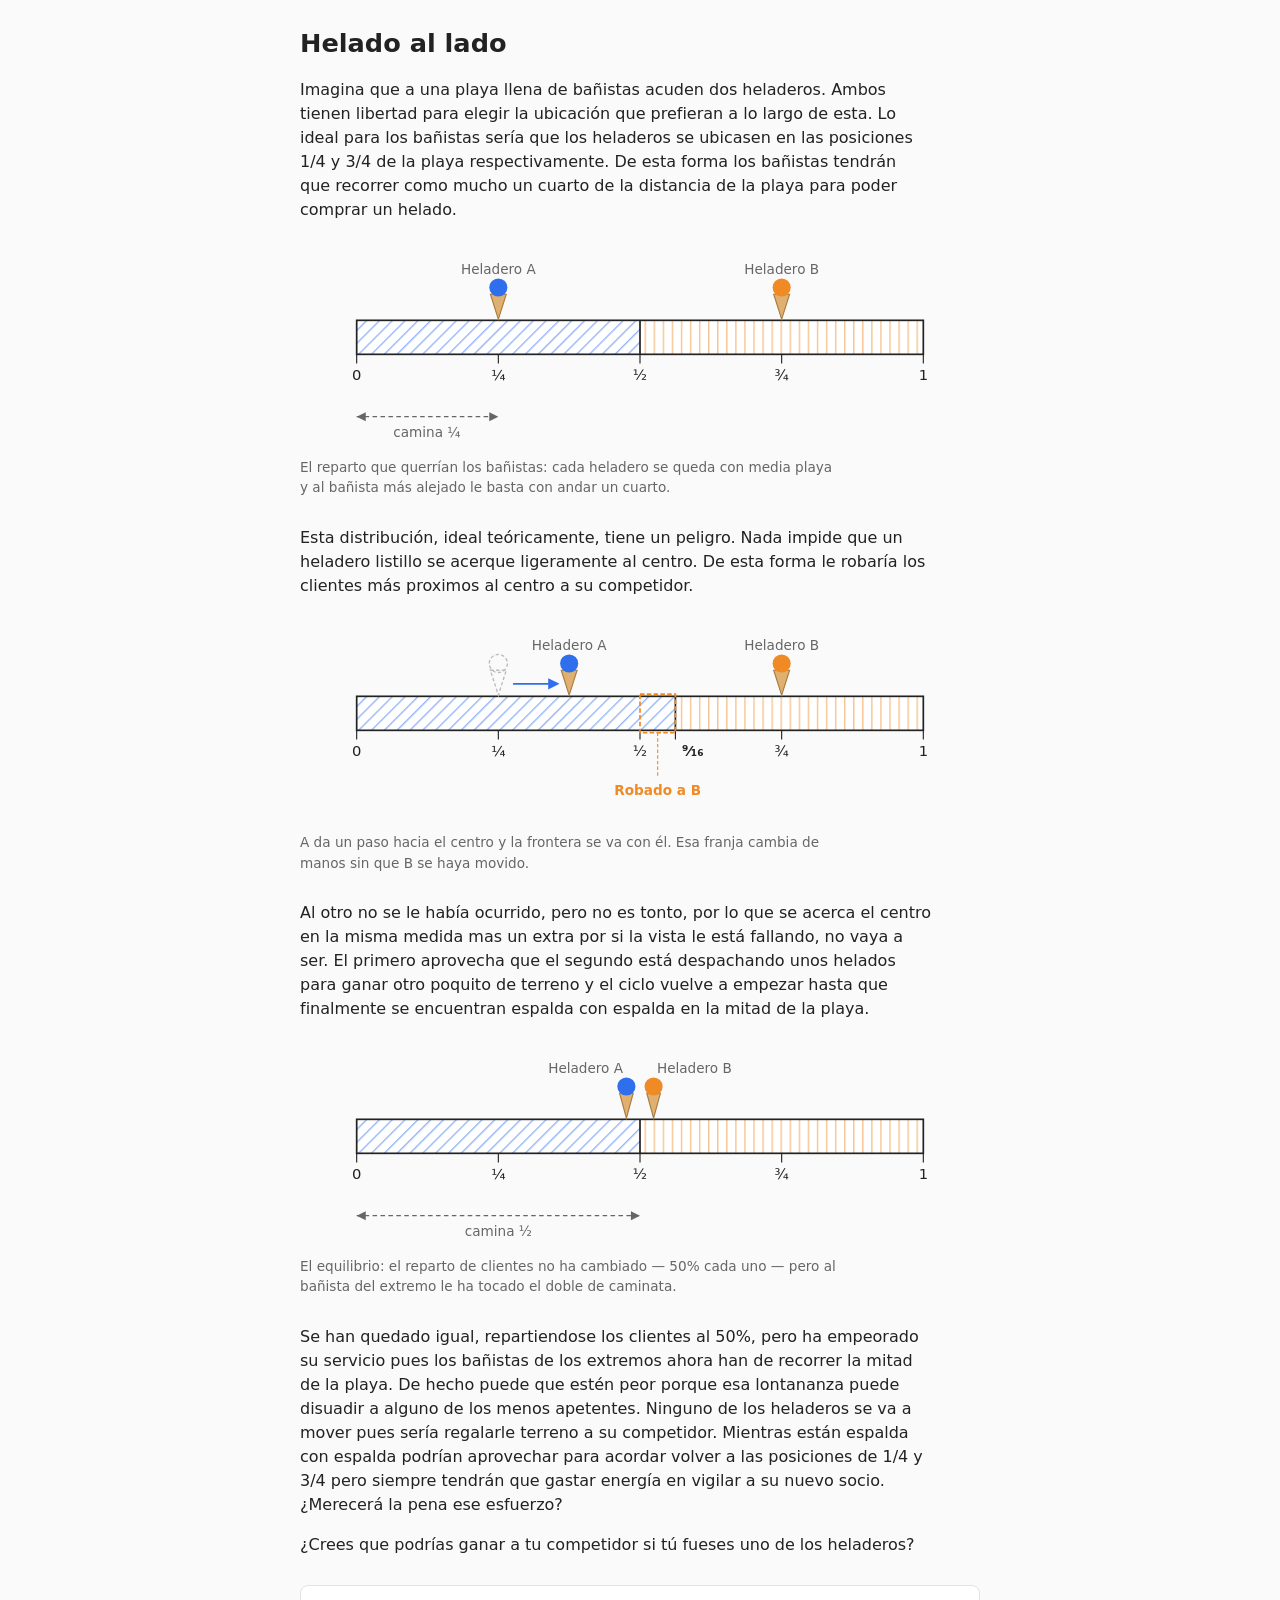
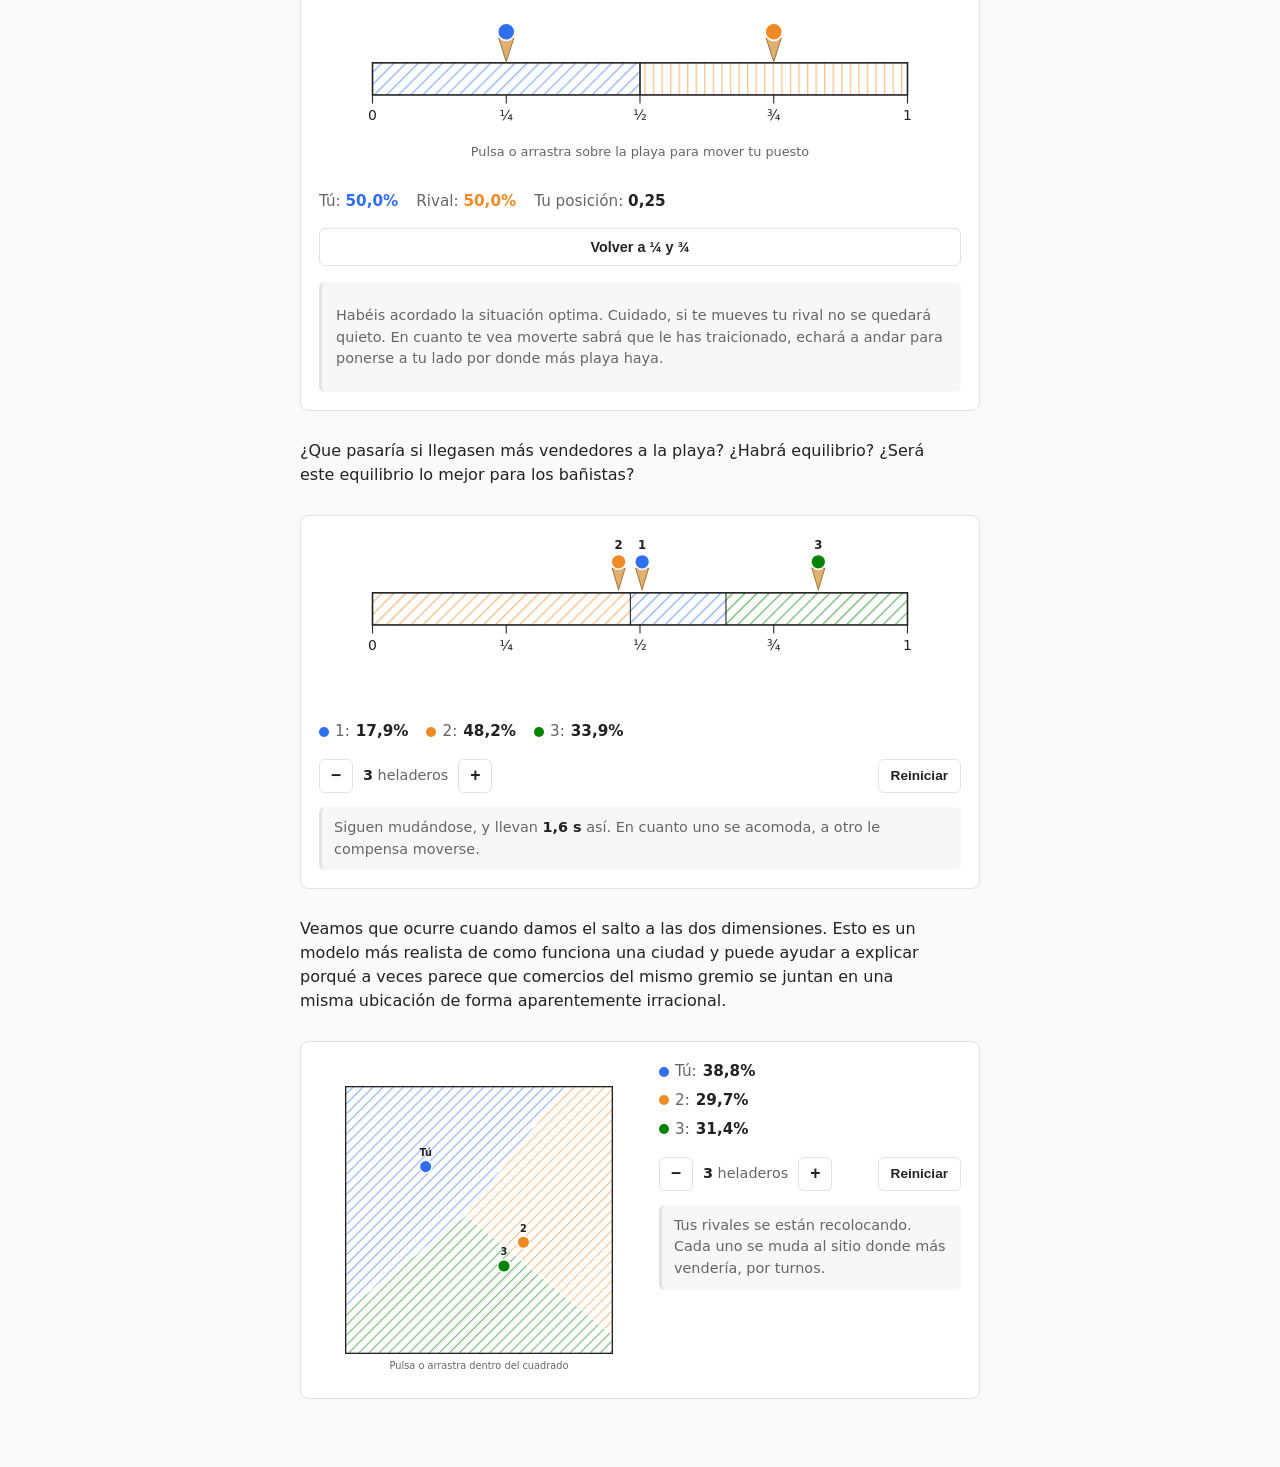
==== commit 600ae8c6: "2 dimensions" ====
--- a/pages/hotelling/index.html
+++ b/pages/hotelling/index.html
@@ -5,9 +5,10 @@
   <meta charset="utf-8">
   <meta name="viewport" content="width=device-width, initial-scale=1">
   <title>Helado al lado</title>
-  <meta name="description" content="Dos heladeros eligen sitio en la playa. Lo mejor para los bañistas es que se repartan; lo mejor para ellos es acabar espalda con espalda en el centro. Intenta ganar la partida.">
+  <meta name="description" content="Dos heladeros eligen sitio en la playa. ¿Será Lo mejor para los bañistas lo mejor para los heladeros? ¿Podrías tú ganar a tu rival?">
   <link rel="stylesheet" href="hotelling.css">
   <link rel="stylesheet" href="hotelling-n.css">
+  <link rel="stylesheet" href="hotelling-2d.css">
   <meta name="theme-color" content="#fafafa">
 </head>
 
@@ -415,10 +416,101 @@
           que aquí se quedan.</span>
       </p>
     </div>
+    <p>Veamos que ocurre cuando damos el salto a las dos dimensiones. Esto es un modelo más realista de como funciona una 
+    ciudad y puede ayudar a explicar porqué a veces parece que comercios del mismo gremio se juntan en una misma ubicación 
+    de forma aparentemente irracional.</p>
+    <!-- The root carries n-game on purpose: that class is defined in hotelling-n.css
+         and does nothing but declare the vendor palette (--v1 … --v4). Reusing it
+         keeps the colours in one file instead of copying four hex values here. The
+         carts and chips reuse .hn-cart / .v-chip / .vhatch from that file too. -->
+    <div class="game n-game d2-game">
+      <div class="d2-layout">
+        <div class="d2-board">
+          <svg id="hd-beach" viewBox="0 0 360 360" tabindex="0" role="application"
+               aria-label="Playa cuadrada. Pulsa o arrastra dentro del cuadrado para mover tu puesto; los demás heladeros se recolocan solos.">
+            <defs>
+              <pattern id="hatch-d2-1" class="vhatch v-1" width="8" height="8" patternUnits="userSpaceOnUse" patternTransform="rotate(45)">
+                <line x1="0" y1="0" x2="0" y2="8" />
+              </pattern>
+              <pattern id="hatch-d2-2" class="vhatch v-2" width="8" height="8" patternUnits="userSpaceOnUse" patternTransform="rotate(45)">
+                <line x1="0" y1="0" x2="0" y2="8" />
+              </pattern>
+              <pattern id="hatch-d2-3" class="vhatch v-3" width="8" height="8" patternUnits="userSpaceOnUse" patternTransform="rotate(45)">
+                <line x1="0" y1="0" x2="0" y2="8" />
+              </pattern>
+              <pattern id="hatch-d2-4" class="vhatch v-4" width="8" height="8" patternUnits="userSpaceOnUse" patternTransform="rotate(45)">
+                <line x1="0" y1="0" x2="0" y2="8" />
+              </pattern>
+            </defs>
+
+            <rect x="30" y="30" width="300" height="300" fill="#fff" />
+
+            <!-- One Voronoi cell per vendor, keyed to that vendor for good: the cell
+                 is never re-assigned by position, or the map would change colour
+                 every time two carts swapped places. -->
+            <path id="hd-cell-1" class="hd-cell" d="" fill="url(#hatch-d2-1)" />
+            <path id="hd-cell-2" class="hd-cell" d="" fill="url(#hatch-d2-2)" />
+            <path id="hd-cell-3" class="hd-cell" d="" fill="url(#hatch-d2-3)" />
+            <path id="hd-cell-4" class="hd-cell" d="" fill="url(#hatch-d2-4)" />
+
+            <rect x="30" y="30" width="300" height="300" fill="none" stroke="#222" stroke-width="1.5" />
+
+            <g id="hd-cart-1" class="hn-cart" transform="translate(120,120)">
+              <text class="hn-num" x="0" y="-12" text-anchor="middle">Tú</text>
+              <circle class="scoop v-1" cx="0" cy="0" r="7" />
+            </g>
+            <g id="hd-cart-2" class="hn-cart" transform="translate(240,120)">
+              <text class="hn-num" x="0" y="-12" text-anchor="middle">2</text>
+              <circle class="scoop v-2" cx="0" cy="0" r="7" />
+            </g>
+            <g id="hd-cart-3" class="hn-cart" transform="translate(180,240)">
+              <text class="hn-num" x="0" y="-12" text-anchor="middle">3</text>
+              <circle class="scoop v-3" cx="0" cy="0" r="7" />
+            </g>
+            <g id="hd-cart-4" class="hn-cart" transform="translate(120,240)" visibility="hidden">
+              <text class="hn-num" x="0" y="-12" text-anchor="middle">4</text>
+              <circle class="scoop v-4" cx="0" cy="0" r="7" />
+            </g>
+
+            <text id="hd-howto" x="180" y="348" text-anchor="middle">
+              Pulsa o arrastra dentro del cuadrado
+            </text>
+          </svg>
+        </div>
+
+        <div class="d2-side">
+          <div class="scoreboard" id="hd-chips">
+            <span class="v-chip" id="hd-chip-1"><span class="v-dot v-1"></span>Tú: <strong id="hd-share-1">—</strong></span>
+            <span class="v-chip" id="hd-chip-2"><span class="v-dot v-2"></span>2: <strong id="hd-share-2">—</strong></span>
+            <span class="v-chip" id="hd-chip-3"><span class="v-dot v-3"></span>3: <strong id="hd-share-3">—</strong></span>
+            <span class="v-chip" id="hd-chip-4"><span class="v-dot v-4"></span>4: <strong id="hd-share-4">—</strong></span>
+          </div>
+
+          <div class="stepper">
+            <button id="hd-less" aria-label="Quitar un heladero">−</button>
+            <span class="stepper-count"><strong id="hd-count">3</strong> heladeros</span>
+            <button id="hd-more" aria-label="Añadir un heladero">+</button>
+            <button id="hd-reset">Reiniciar</button>
+          </div>
+
+          <!-- Both messages stay in the DOM, stacked in one grid cell; the hidden one
+               keeps its size, so the box is always as tall as the longer of the two
+               and swapping them cannot resize the page. No role="status": the copy
+               changes on its own and a live region would be read out repeatedly. -->
+          <p class="n-status" id="hd-status">
+            <span class="n-msg" id="hd-msg-moving">Tus rivales se están recolocando.
+              Cada uno se muda al sitio donde más vendería, por turnos.</span>
+            <span class="n-msg off" id="hd-msg-rest">Se han parado: ninguno gana ya nada
+              mudándose. Mueve tu puesto y volverán a salir corriendo.</span>
+          </p>
+        </div>
+      </div>
+    </div>
   </main>
 
   <script src="hotelling.js"></script>
   <script src="hotelling-n.js"></script>
+  <script src="hotelling-2d.js"></script>
 </body>
 
 </html>
--- a/pages/hotelling/hotelling-2d.css
+++ b/pages/hotelling/hotelling-2d.css
@@ -0,0 +1,69 @@
+/* Layout for the square-beach widget. Additive, and deliberately thin: the
+   palette (--v1 … --v4), the hatch fills, the carts, the chips, the stepper and
+   the status box are all reused from hotelling-n.css and hotelling.css, neither
+   of which this file touches. Only what is genuinely new to two dimensions
+   lives here. */
+
+.d2-layout {
+  display: flex;
+  flex-wrap: wrap;
+  gap: 20px;
+  align-items: flex-start;
+}
+
+.d2-board {
+  flex: 0 1 320px;
+  min-width: 220px;
+}
+
+.d2-side {
+  flex: 1 1 240px;
+  min-width: 220px;
+}
+
+/* The square is the control: tap or drag anywhere in it to move your cart.
+   touch-action keeps a drag from scrolling the page on a phone. */
+#hd-beach {
+  display: block;
+  width: 100%;
+  height: auto;
+  cursor: pointer;
+  touch-action: none;
+  border-radius: 4px;
+}
+
+#hd-beach:focus { outline: none; }
+
+#hd-beach:focus-visible {
+  outline: 2px solid var(--v1);
+  outline-offset: 3px;
+}
+
+/* A hairline between neighbouring territories, so touching cells of different
+   hue still read as two regions rather than one. */
+.hd-cell {
+  stroke: #fff;
+  stroke-width: 1;
+}
+
+#hd-howto {
+  font-size: 11px;
+  fill: var(--muted, #666);
+  font-family: inherit;
+}
+
+.d2-side .scoreboard {
+  margin-top: 0;
+  display: grid;
+  gap: 6px;
+  justify-items: start;
+}
+
+/* hotelling-n.css sizes its own reset button by id, so this one needs the same
+   escape from the square 34px the stepper gives the − and + buttons. */
+.stepper button#hd-reset {
+  width: auto;
+  padding: 0 12px;
+  font-size: 0.85rem;
+  margin-left: auto;
+}
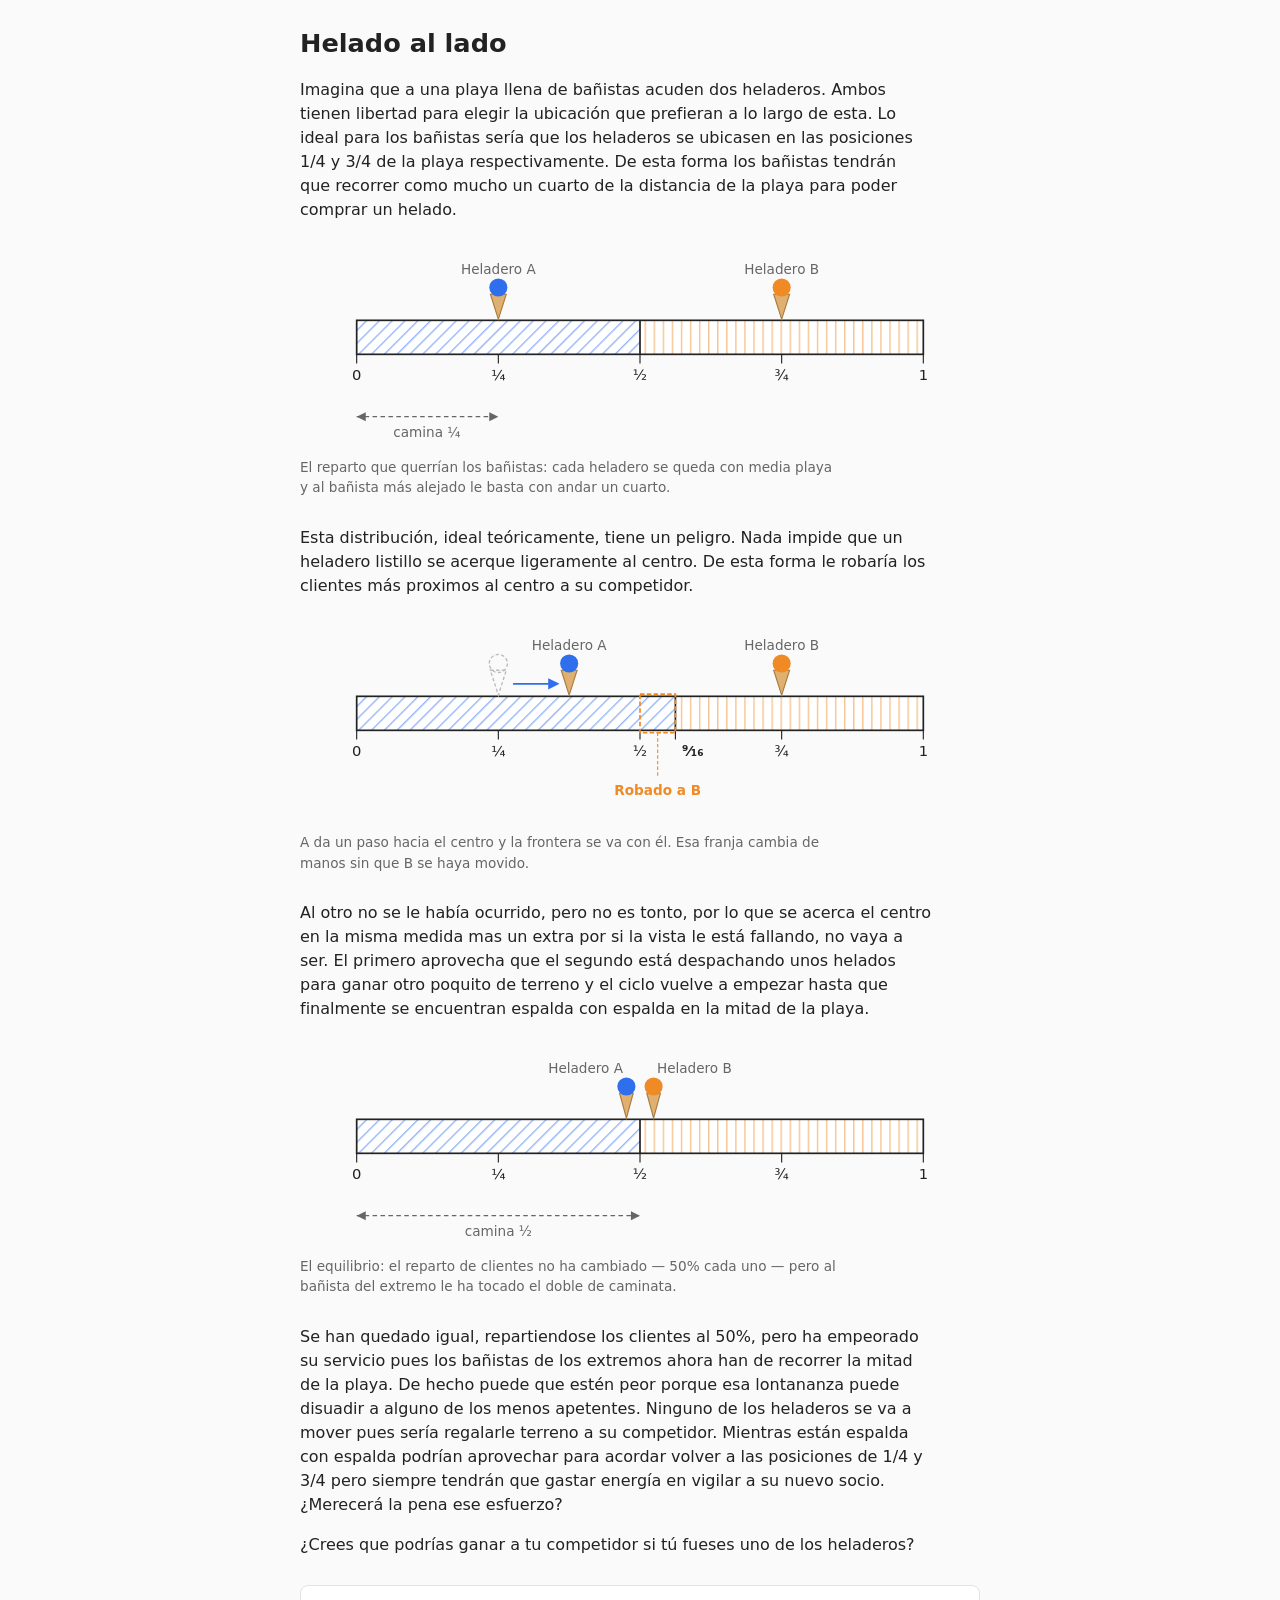
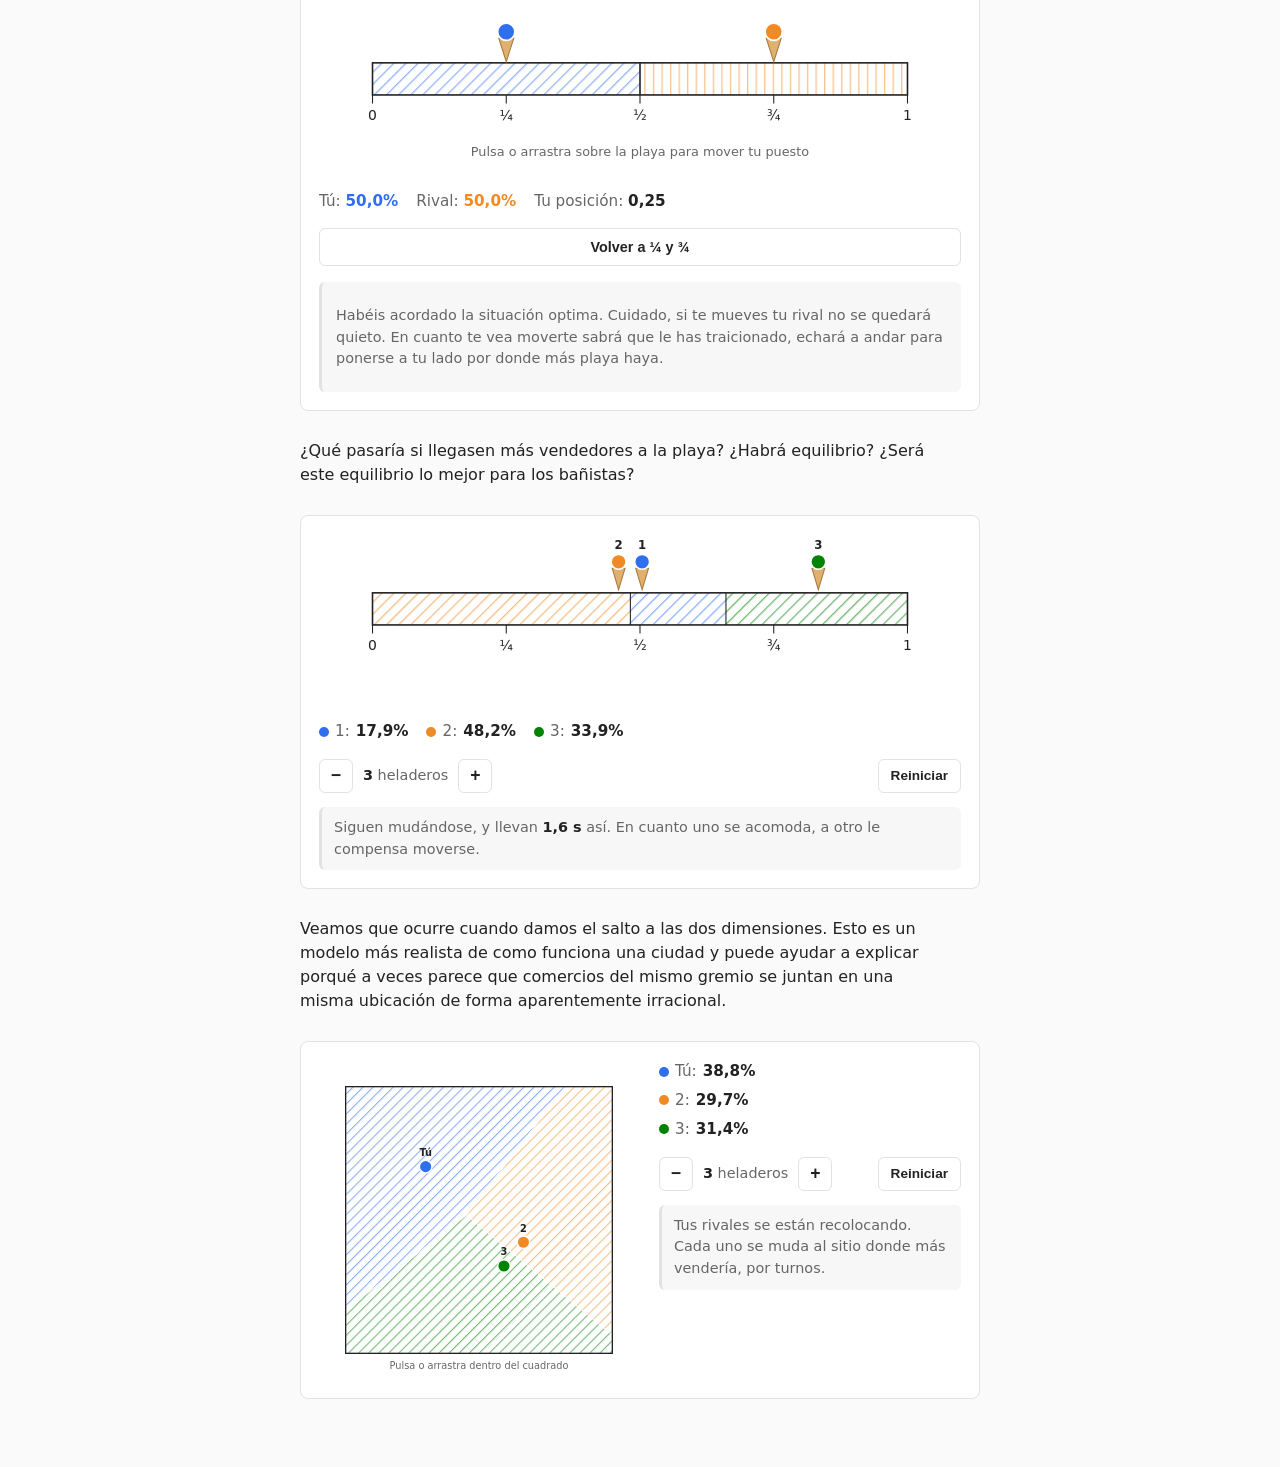
==== commit dfd16f17: "added comments in md" ====
--- a/pages/hotelling/index.html
+++ b/pages/hotelling/index.html
@@ -308,7 +308,7 @@
         sabrá que le has traicionado, echará a andar para ponerse a tu lado por donde más playa haya.</span>
       </p>
     </div>
-    <p>¿Que pasaría si llegasen más vendedores a la playa? ¿Habrá equilibrio? ¿Será este equilibrio lo mejor para los bañistas?</p>
+    <p>¿Qué pasaría si llegasen más vendedores a la playa? ¿Habrá equilibrio? ¿Será este equilibrio lo mejor para los bañistas?</p>
     <div class="game n-game">
       <svg class="beach-svg" id="hn-beach" viewBox="0 0 600 170" role="img" aria-labelledby="hn-title hn-desc">
         <title id="hn-title">La playa con varios heladeros</title>
